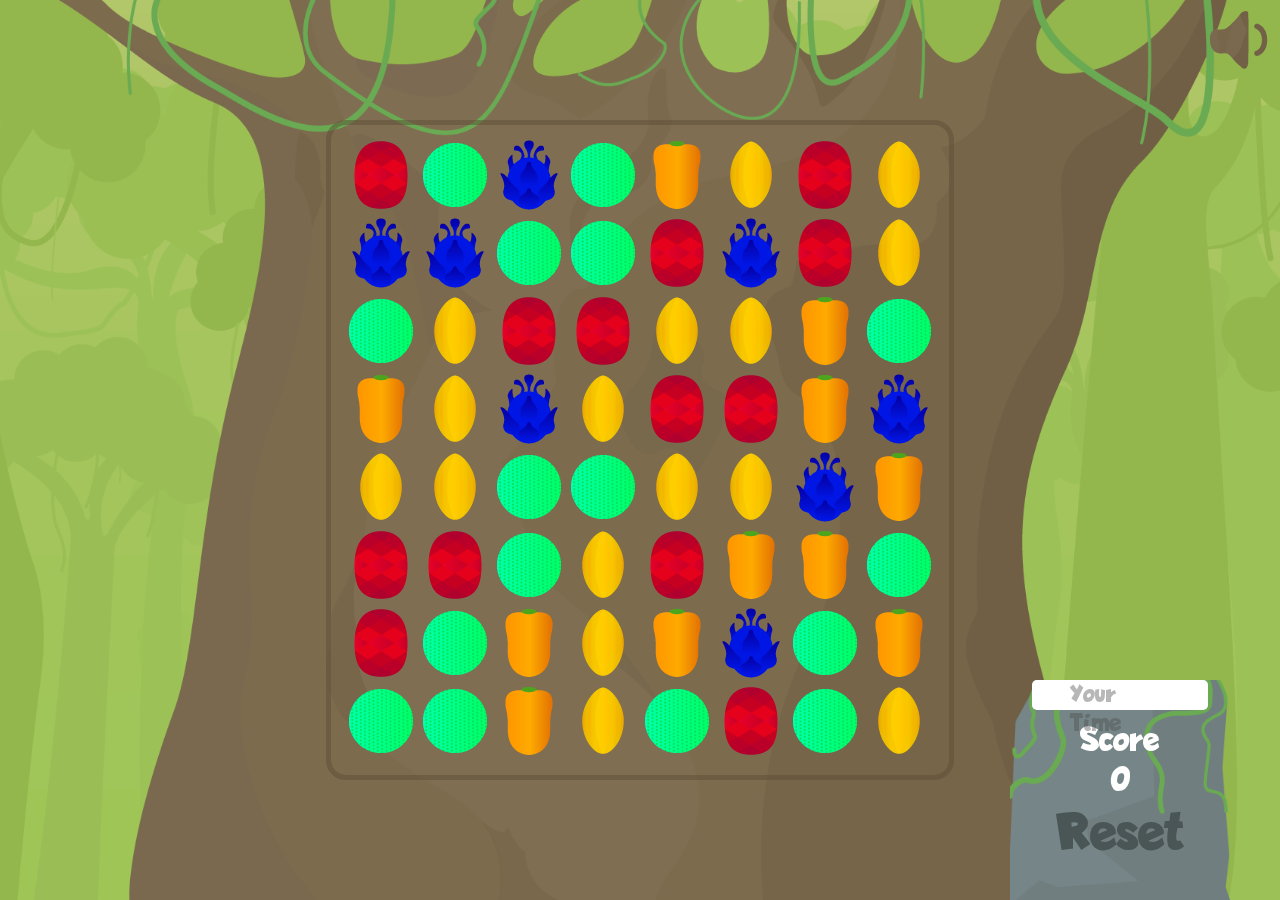
==== game.html @ 0fba243f "background changed,css changes" ====
<!DOCTYPE html>
<html>
<head>
<meta charset="utf-8">
<title>Candy Crush</title>
<!-- CSS prepojenie-->
<link rel="stylesheet" href="css/styleGame.css" type="text/css">
<!-- JS prepojenie-->
<script type="text/javascript" src="js/app.js"></script>
<!-- jQuery prepojenie-->
<script src="https://ajax.googleapis.com/ajax/libs/jquery/3.3.1/jquery.min.js"></script>
</head>
<body onload="start()">
  <div class="bkg1">
  
  <audio id="song">
	  <source src="jungle.mp3" type="audio/mp3">
	  Your browser does not support the audio element.
	</audio>
  <div id="leftBox"></div>

  <div id="centerBox">

      <div id="centerWrapper">

      	<div id="tableBox">

        <table>
        <tr>
          <td><img name="elm" id="elm0" src="img/empty.png" onclick="getPos(0, 0, this.id)"></td>
          <td><img name="elm" id="elm1" src="img/empty.png" onclick="getPos(0, 1, this.id)"></td>
          <td><img name="elm" id="elm2" src="img/empty.png" onclick="getPos(0, 2, this.id)"></td>
          <td><img name="elm" id="elm3" src="img/empty.png" onclick="getPos(0, 3, this.id)"></td>
          <td><img name="elm" id="elm4" src="img/empty.png" onclick="getPos(0, 4, this.id)"></td>
          <td><img name="elm" id="elm5" src="img/empty.png" onclick="getPos(0, 5, this.id)"></td>
          <td><img name="elm" id="elm6" src="img/empty.png" onclick="getPos(0, 6, this.id)"></td>
          <td><img name="elm" id="elm7" src="img/empty.png" onclick="getPos(0, 7, this.id)"></td>
        </tr>
        <tr>
          <td><img name="elm" id="elm8" src="img/empty.png" onclick="getPos(1, 0, this.id)"></td>
          <td><img name="elm" id="elm9" src="img/empty.png" onclick="getPos(1, 1, this.id)"></td>
          <td><img name="elm" id="elm10" src="img/empty.png" onclick="getPos(1, 2, this.id)"></td>
          <td><img name="elm" id="elm11" src="img/empty.png" onclick="getPos(1, 3, this.id)"></td>
          <td><img name="elm" id="elm12" src="img/empty.png" onclick="getPos(1, 4, this.id)"></td>
          <td><img name="elm" id="elm13" src="img/empty.png" onclick="getPos(1, 5, this.id)"></td>
          <td><img name="elm" id="elm14" src="img/empty.png" onclick="getPos(1, 6, this.id)"></td>
          <td><img name="elm" id="elm15" src="img/empty.png" onclick="getPos(1, 7, this.id)"></td>
        </tr>
        <tr>
          <td><img name="elm" id="elm16" src="img/empty.png" onclick="getPos(2, 0, this.id)"></td>
          <td><img name="elm" id="elm17" src="img/empty.png" onclick="getPos(2, 1, this.id)"></td>
          <td><img name="elm" id="elm18" src="img/empty.png" onclick="getPos(2, 2, this.id)"></td>
          <td><img name="elm" id="elm19" src="img/empty.png" onclick="getPos(2, 3, this.id)"></td>
          <td><img name="elm" id="elm20" src="img/empty.png" onclick="getPos(2, 4, this.id)"></td>
          <td><img name="elm" id="elm21" src="img/empty.png" onclick="getPos(2, 5, this.id)"></td>
          <td><img name="elm" id="elm22" src="img/empty.png" onclick="getPos(2, 6, this.id)"></td>
          <td><img name="elm" id="elm23" src="img/empty.png" onclick="getPos(2, 7, this.id)"></td>
        </tr>
        <tr>
          <td><img name="elm" id="elm24" src="img/empty.png" onclick="getPos(3, 0, this.id)"></td>
          <td><img name="elm" id="elm25" src="img/empty.png" onclick="getPos(3, 1, this.id)"></td>
          <td><img name="elm" id="elm26" src="img/empty.png" onclick="getPos(3, 2, this.id)"></td>
          <td><img name="elm" id="elm27" src="img/empty.png" onclick="getPos(3, 3, this.id)"></td>
          <td><img name="elm" id="elm28" src="img/empty.png" onclick="getPos(3, 4, this.id)"></td>
          <td><img name="elm" id="elm29" src="img/empty.png" onclick="getPos(3, 5, this.id)"></td>
          <td><img name="elm" id="elm30" src="img/empty.png" onclick="getPos(3, 6, this.id)"></td>
          <td><img name="elm" id="elm31" src="img/empty.png" onclick="getPos(3, 7, this.id)"></td>
        </tr>
        <tr>
          <td><img name="elm" id="elm32" src="img/empty.png" onclick="getPos(4, 0, this.id)"></td>
          <td><img name="elm" id="elm33" src="img/empty.png" onclick="getPos(4, 1, this.id)"></td>
          <td><img name="elm" id="elm34" src="img/empty.png" onclick="getPos(4, 2, this.id)"></td>
          <td><img name="elm" id="elm35" src="img/empty.png" onclick="getPos(4, 3, this.id)"></td>
          <td><img name="elm" id="elm36" src="img/empty.png" onclick="getPos(4, 4, this.id)"></td>
          <td><img name="elm" id="elm37" src="img/empty.png" onclick="getPos(4, 5, this.id)"></td>
          <td><img name="elm" id="elm38" src="img/empty.png" onclick="getPos(4, 6, this.id)"></td>
          <td><img name="elm" id="elm39" src="img/empty.png" onclick="getPos(4, 7, this.id)"></td>
        </tr>
        <tr>
          <td><img name="elm" id="elm40" src="img/empty.png" onclick="getPos(5, 0, this.id)"></td>
          <td><img name="elm" id="elm41" src="img/empty.png" onclick="getPos(5, 1, this.id)"></td>
          <td><img name="elm" id="elm42" src="img/empty.png" onclick="getPos(5, 2, this.id)"></td>
          <td><img name="elm" id="elm43" src="img/empty.png" onclick="getPos(5, 3, this.id)"></td>
          <td><img name="elm" id="elm44" src="img/empty.png" onclick="getPos(5, 4, this.id)"></td>
          <td><img name="elm" id="elm45" src="img/empty.png" onclick="getPos(5, 5, this.id)"></td>
          <td><img name="elm" id="elm46" src="img/empty.png" onclick="getPos(5, 6, this.id)"></td>
          <td><img name="elm" id="elm47" src="img/empty.png" onclick="getPos(5, 7, this.id)"></td>
        </tr>
        <tr>
          <td><img name="elm" id="elm48" src="img/empty.png" onclick="getPos(6, 0, this.id)"></td>
          <td><img name="elm" id="elm49" src="img/empty.png" onclick="getPos(6, 1, this.id)"></td>
          <td><img name="elm" id="elm50" src="img/empty.png" onclick="getPos(6, 2, this.id)"></td>
          <td><img name="elm" id="elm51" src="img/empty.png" onclick="getPos(6, 3, this.id)"></td>
          <td><img name="elm" id="elm52" src="img/empty.png" onclick="getPos(6, 4, this.id)"></td>
          <td><img name="elm" id="elm53" src="img/empty.png" onclick="getPos(6, 5, this.id)"></td>
          <td><img name="elm" id="elm54" src="img/empty.png" onclick="getPos(6, 6, this.id)"></td>
          <td><img name="elm" id="elm55" src="img/empty.png" onclick="getPos(6, 7, this.id)"></td>
        </tr>
        <tr>
          <td><img name="elm" id="elm56" src="img/empty.png" onclick="getPos(7, 0, this.id)"></td>
          <td><img name="elm" id="elm57" src="img/empty.png" onclick="getPos(7, 1, this.id)"></td>
          <td><img name="elm" id="elm58" src="img/empty.png" onclick="getPos(7, 2, this.id)"></td>
          <td><img name="elm" id="elm59" src="img/empty.png" onclick="getPos(7, 3, this.id)"></td>
          <td><img name="elm" id="elm60" src="img/empty.png" onclick="getPos(7, 4, this.id)"></td>
          <td><img name="elm" id="elm61" src="img/empty.png" onclick="getPos(7, 5, this.id)"></td>
          <td><img name="elm" id="elm62" src="img/empty.png" onclick="getPos(7, 6, this.id)"></td>
          <td><img name="elm" id="elm63" src="img/empty.png" onclick="getPos(7, 7, this.id)"></td>
        </tr>
      </table>

      </div>

  	</div>

      <div id="scoreBox">

        <div id="scoreHalf1"> <button name="button" id="soundButton" onclick="checkAudio()"></button> </div>

        <div id="scoreHalf2">
	
             <div id="scoreUI">
                    
                  <div id="progressWrapper">
                  
                   	<div id="progress"><span id="scoreTime">Your Time</span></div>
                    
                  </div>

				  <div class="scoreTitle">Score</div>
				  <div id="scoreMain"> 0 </div>

                  <button type="submit" id="resetButton" onclick="reset()">Reset</button>

          	 </div>

        </div>
        
        <div id="gameOverBkg" class="bkgBlur">
        
            <div id="gameOverMenu">
                 <div id="gameOverTitle">Game Over</div>
                 <!-- Rules content -->
                 <div id="gameOverContent">
                 <input type="text" class="nickname" name="nickname" placeholder="Enter your name">
                 <div id="scoreTitle">Your Score:</div>
                 <div id="gameOverScore"></div>
                 <button type="submit" id="replayButton" onclick="reset()">Play Again</button>
                 </div>
            </div>
      
      	</div>
    </div>
</div>

</body>
</html>
---- css/styleGame.css ----
@charset "utf-8";
/* CSS Document */

body,html {

margin:0;
overflow:hidden;  
width: 100%;
height: 100%;
background:url(../img/bkgJungle.png) center / cover no-repeat;

}

@font-face {
    font-family: Lapsus;
    src:url(../LapsusPro-Bold.otf);
}

@-webkit-keyframes Gradient {
	0% {
		background-position: 0% 50%
	}
	50% {
		background-position: 100% 50%
	}
	100% {
		background-position: 0% 50%
	}
}

@-moz-keyframes Gradient {
	0% {
		background-position: 0% 50%
	}
	50% {
		background-position: 100% 50%
	}
	100% {
		background-position: 0% 50%
	}
}

@keyframes Gradient {
	0% {
		background-position: 0% 50%
	}
	50% {
		background-position: 100% 50%
	}
	100% {
		background-position: 0% 50%
	}
}


.bkg1 {
	
margin:0;
width: 100%;
height: 100%;
background: url(../img/bkgForTable.png) center / contain no-repeat ;	
	
}

.bkg2 {

margin:0;
width: 100%;
height: 100%;
background: url(../img/bkgJungle.png) center / cover no-repeat ;	
	
}

#leftBox {

width:20%;
height:100%;
float:left;

}

#centerBox {

width:80%;
height:100%;
float:right;

}

#centerWrapper {

text-align:center;
width:75%;
height:100%;
float:left;

}

#tableBox {
	
width:100%;
height:100%;
text-align: center;	
display: flex;
justify-content: center;

}


table {

border-radius: 20px;
border:5px solid rgba(94, 77, 54, 0.5);
/*border-collapse: collapse;*/
width:60%;
height:60%;
align-self: center;
padding:12px;

}

td {
	
white-space: nowrap;
border-radius:20px;
/*border: 1px black solid ;*/
  
}

td:hover {

background-color:rgba(204,204,204,0.3);	
	
}

#scoreBox {

width:25%;
height:100%;
float:right;

}

#scoreHalf1 {

width:100%;
height:50%;
/*background:blue;*/

}

#scoreHalf2 {

width:100%;
height:50%;
/*background:blue;*/

}

#scoreTime {
	
position: absolute;
left: 0;
right: 0;
margin: auto;
width:100px;
/*border:1px solid blue;*/
font-size:25px;
font-family:Lapsus;
color:rgba(76, 76, 76, 0.4);
	
}

#scoreUI {
	
width:220px;
height:220px;
background:url(../img/scoreIMG.png) center / contain no-repeat;
position:fixed;
bottom:0;
right:0;
margin-right:50px;

}

#resetButton {
	
margin:auto;
display:block;	
cursor:pointer;	
font-family:Lapsus;
font-size:55px;
width:150px;
border: none;
background:none;
outline:none;
transition: all 0.7s;
color:#4A5656;
	
}

#resetButton:hover {
	
-webkit-transform: scale(1.2);
-ms-transform: scale(1.2);
transform: scale(1.2);
color:#3A4444;
	
}

#progressWrapper {
	
width: 80%;
height: 30px;
margin:auto;
background-color:#97A4A5;
border-radius:5px;

}

#progress {
	
background-color:rgba(255,255,255,1);
width:100%;
height:30px;
border-radius:5px;
  
}

.scoreTitle {

margin-top:10px;
font-family:Lapsus;
font-size:35px;
color:white;
text-align:center;	
	
}

#scoreMain {

width:80%;
/*border:1px solid red;*/
margin:auto;
display:block;	
margin-top:;
font-family:Lapsus;
font-size:35px;
color:white;
text-align:center;	
	
}


#soundButton {
	
float:Right;
height:80px;
width:80px;
background:url(../img/soundON.png);
border: none;
outline:none;
cursor:pointer;	
transition: all 0.7s;
	
}

#soundButton:hover {
	
-webkit-transform: scale(1.1);
-ms-transform: scale(1.1);
transform: scale(1.1);
background:url(../img/soundHover.png);
	
}

#gameOverBkg {

display: none; 
position: fixed;
left: 0;
top: 0;
width: 100%; 
height: 100%; 
overflow: auto; 
background-color: rgb(0,0,0); 
background-color: rgba(0,0,0,0.4);

}

#gameOverMenu {

/*border:1px solid red;*/
width:650px;
height:600px;
position: absolute;
margin: auto;
top: 0;
right: 0;
bottom: 0;
left: 0;
	
}

#gameOverTitle {
	
text-align:center;
vertical-align:middle;
font-family:Lapsus;
font-size:140px;
line-height:120px;
height:20%;
color:white;
-moz-animation: fadein 1s; /* Firefox */
-webkit-animation: fadein 1s; /* Safari and Chrome */
-o-animation: fadein 1s; /* Opera */
 
}
@keyframes fadein {
    from {
        opacity:0;
    }
    to {
        opacity:1;
    }
}
@-moz-keyframes fadein { /* Firefox */
    from {
        opacity:0;
    }
    to {
        opacity:1;
    }
}
@-webkit-keyframes fadein { /* Safari and Chrome */
    from {
        opacity:0;
    }
    to {
        opacity:1;
    }
}
@-o-keyframes fadein { /* Opera */
    from {
        opacity:0;
    }
    to {
        opacity: 1;
    }
}


#gameOverContent {
	
background-color: #fefefe;
width:100%;
height:80%;
margin: auto;
font-family:Lapsus;
-moz-animation: fadein 2s; /* Firefox */
-webkit-animation: fadein 2s; /* Safari and Chrome */
-o-animation: fadein 2s; /* Opera */
padding-top:40px;
border-radius:10px;
 
}
@keyframes fadein {
    from {
        opacity:0;
    }
    to {
        opacity:1;
    }
}
@-moz-keyframes fadein { /* Firefox */
    from {
        opacity:0;
    }
    to {
        opacity:1;
    }
}
@-webkit-keyframes fadein { /* Safari and Chrome */
    from {
        opacity:0;
    }
    to {
        opacity:1;
    }
}
@-o-keyframes fadein { /* Opera */
    from {
        opacity:0;
    }
    to {
        opacity: 1;
    }
}


#scoreTitle {
	
text-align:center;	
font-size:80px;
margin-top:40px;
	
}

#gameOverScore {
	
text-align:center;	
font-size:80px;
margin-top:10px;
	
}

.nickname {
	
display:block;
margin:0 auto;
font-family:Lapsus;
font-size: 25px;
outline: 0;
border-width: 0 0 2px;
border-color:rgba(204,204,204,0.2);
-transition: border-color 1s ease;
-moz-transition: border-color 0.4s ease;
 -o-transition: border-color 0.4s ease;
-ms-transition: border-color 0.4s ease;
transition: border-color 0.4s ease;    

}

.nickname:focus {
	
border-color:rgba(204,204,204,1);

}

.nickname:hover {
	
border-color:rgba(204,204,204,0.6);

}

::-webkit-input-placeholder { /* Chrome/Opera/Safari */
  opacity:0.35;
}
::-moz-placeholder { /* Firefox 19+ */
  opacity:0.35;
}
:-ms-input-placeholder { /* IE 10+ */
  opacity:0.35;
}
:-moz-placeholder { /* Firefox 18- */
  opacity:0.35;
}

#replayButton {
	
margin:auto;
display:block;	
cursor:pointer;	
font-family:Lapsus;
font-size:55px;
border: none;
background:none;
outline:none;
transition: all 0.7s;
color:#C1C1C1;
margin-top:50px;
	
}

#replayButton:hover {

-webkit-transform: scale(1.2);
-ms-transform: scale(1.2);
transform: scale(1.2);
color:#A5A5A5;
	
}
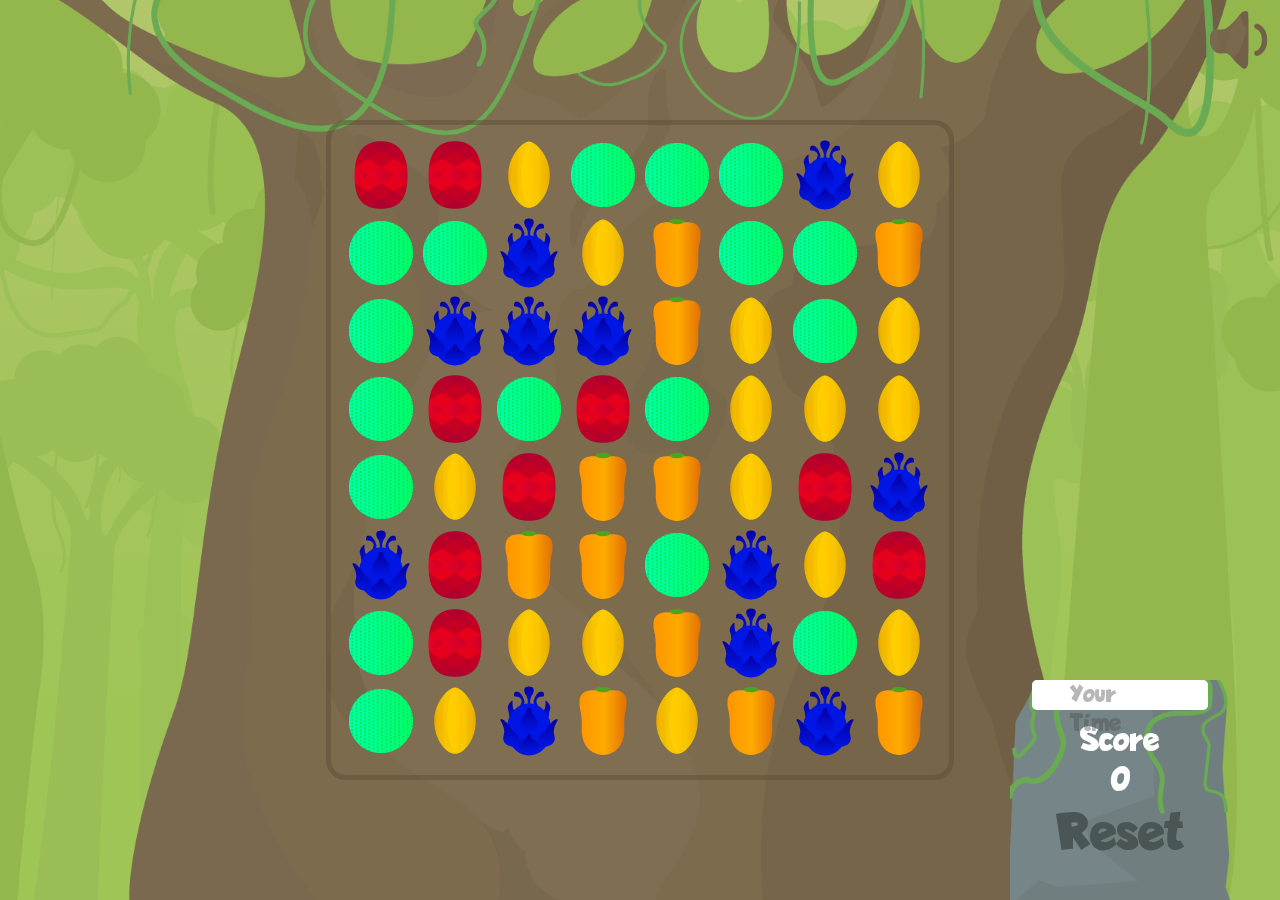
==== commit cc6cd1a7: "added scoreboard with localstorage" ====
--- a/game.html
+++ b/game.html
@@ -6,9 +6,10 @@
 <!-- CSS prepojenie-->
 <link rel="stylesheet" href="css/styleGame.css" type="text/css">
 <!-- JS prepojenie-->
+<script src="https://ajax.googleapis.com/ajax/libs/jquery/3.3.1/jquery.min.js"></script>
 <script type="text/javascript" src="js/app.js"></script>
 <!-- jQuery prepojenie-->
-<script src="https://ajax.googleapis.com/ajax/libs/jquery/3.3.1/jquery.min.js"></script>
+
 </head>
 <body onload="start()">
   <div class="bkg1">
@@ -141,7 +142,7 @@
                  <div id="gameOverTitle">Game Over</div>
                  <!-- Rules content -->
                  <div id="gameOverContent">
-                 <input type="text" class="nickname" name="nickname" placeholder="Enter your name">
+                 <input type="text" class="nickname" id="nickname" name="nickname" placeholder="Enter your name">
                  <div id="scoreTitle">Your Score:</div>
                  <div id="gameOverScore"></div>
                  <button type="submit" id="replayButton" onclick="reset()">Play Again</button>
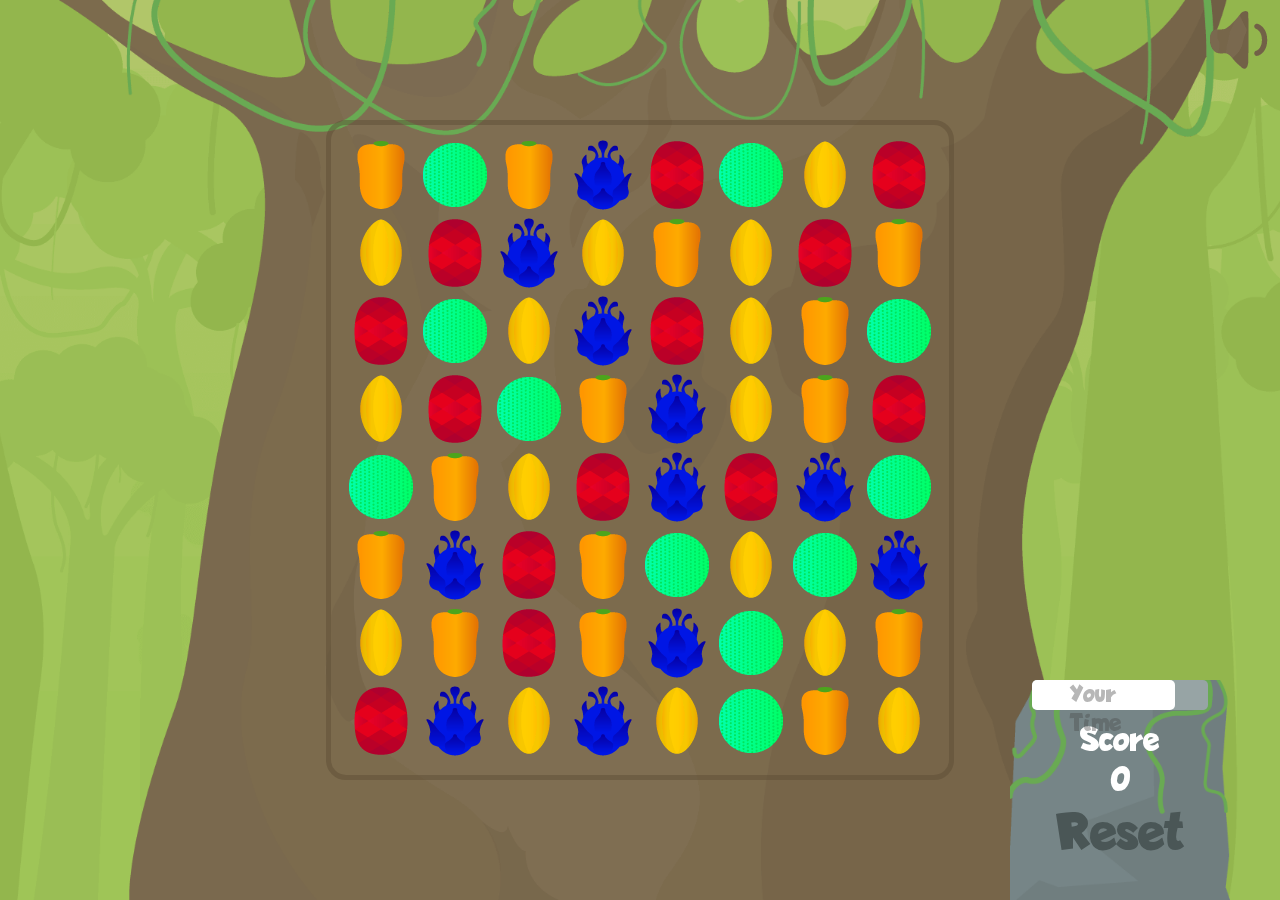
==== commit 4dd1ac22: "fixed reset,added favicon" ====
--- a/game.html
+++ b/game.html
@@ -5,11 +5,10 @@
 <title>Candy Crush</title>
 <!-- CSS prepojenie-->
 <link rel="stylesheet" href="css/styleGame.css" type="text/css">
+<!-- jQuery prepojenie-->
+<script src="https://ajax.googleapis.com/ajax/libs/jquery/3.3.1/jquery.min.js"></script>
 <!-- JS prepojenie-->
-<script src="https://ajax.googleapis.com/ajax/libs/jquery/3.3.1/jquery.min.js"></script>
 <script type="text/javascript" src="js/app.js"></script>
-<!-- jQuery prepojenie-->
-
 </head>
 <body onload="start()">
   <div class="bkg1">
@@ -145,7 +144,7 @@
                  <input type="text" class="nickname" id="nickname" name="nickname" placeholder="Enter your name">
                  <div id="scoreTitle">Your Score:</div>
                  <div id="gameOverScore"></div>
-                 <button type="submit" id="replayButton" onclick="reset()">Play Again</button>
+                 <button type="submit" id="replayButton" onclick="replay()">Play Again</button>
                  </div>
             </div>
       
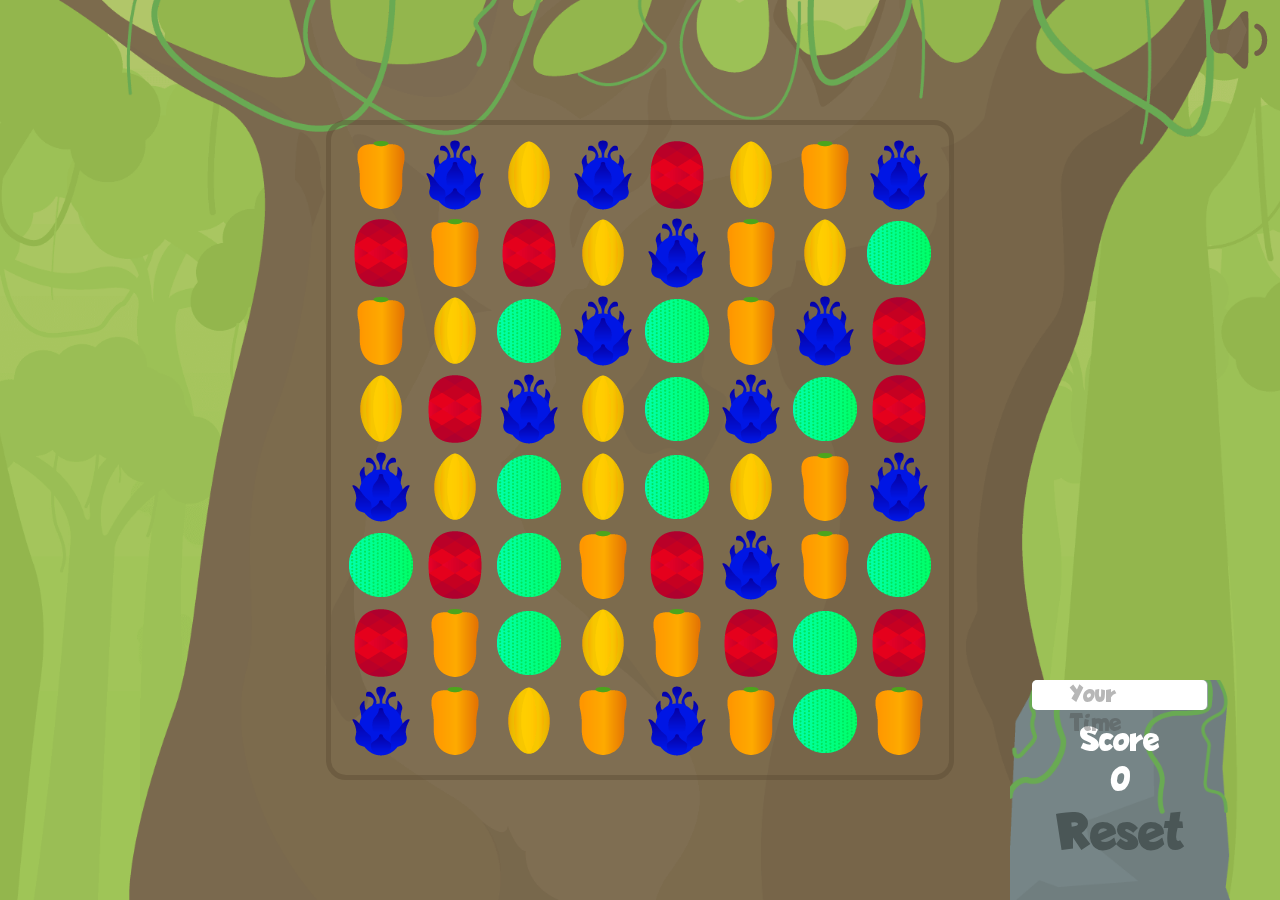
==== commit 5b0ff34d: "added sounds" ====
--- a/game.html
+++ b/game.html
@@ -12,11 +12,19 @@
 </head>
 <body onload="start()">
   <div class="bkg1">
-  
-  <audio id="song">
-	  <source src="jungle.mp3" type="audio/mp3">
-	  Your browser does not support the audio element.
-	</audio>
+    <!--<iframe src="jungle.mp3" allow="autoplay" id="audio" style="display: none"></iframe>-->
+    <audio id="merge">
+      <source src="merge.mp3" type="audio/mp3">
+      Your browser does not support the audio element.
+    </audio>
+    <audio id="error">
+      <source src="error.wav" type="audio/wav">
+      Your browser does not support the audio element.
+    </audio>
+    <audio id="song" autoplay loop>
+  	  <source src="jungle.mp3" type="audio/mp3">
+  	  Your browser does not support the audio element.
+  	</audio>
   <div id="leftBox"></div>
 
   <div id="centerBox">
@@ -117,13 +125,13 @@
         <div id="scoreHalf1"> <button name="button" id="soundButton" onclick="checkAudio()"></button> </div>
 
         <div id="scoreHalf2">
-	
+
              <div id="scoreUI">
-                    
+
                   <div id="progressWrapper">
-                  
+
                    	<div id="progress"><span id="scoreTime">Your Time</span></div>
-                    
+
                   </div>
 
 				  <div class="scoreTitle">Score</div>
@@ -134,9 +142,9 @@
           	 </div>
 
         </div>
-        
+
         <div id="gameOverBkg" class="bkgBlur">
-        
+
             <div id="gameOverMenu">
                  <div id="gameOverTitle">Game Over</div>
                  <!-- Rules content -->
@@ -147,7 +155,7 @@
                  <button type="submit" id="replayButton" onclick="replay()">Play Again</button>
                  </div>
             </div>
-      
+
       	</div>
     </div>
 </div>
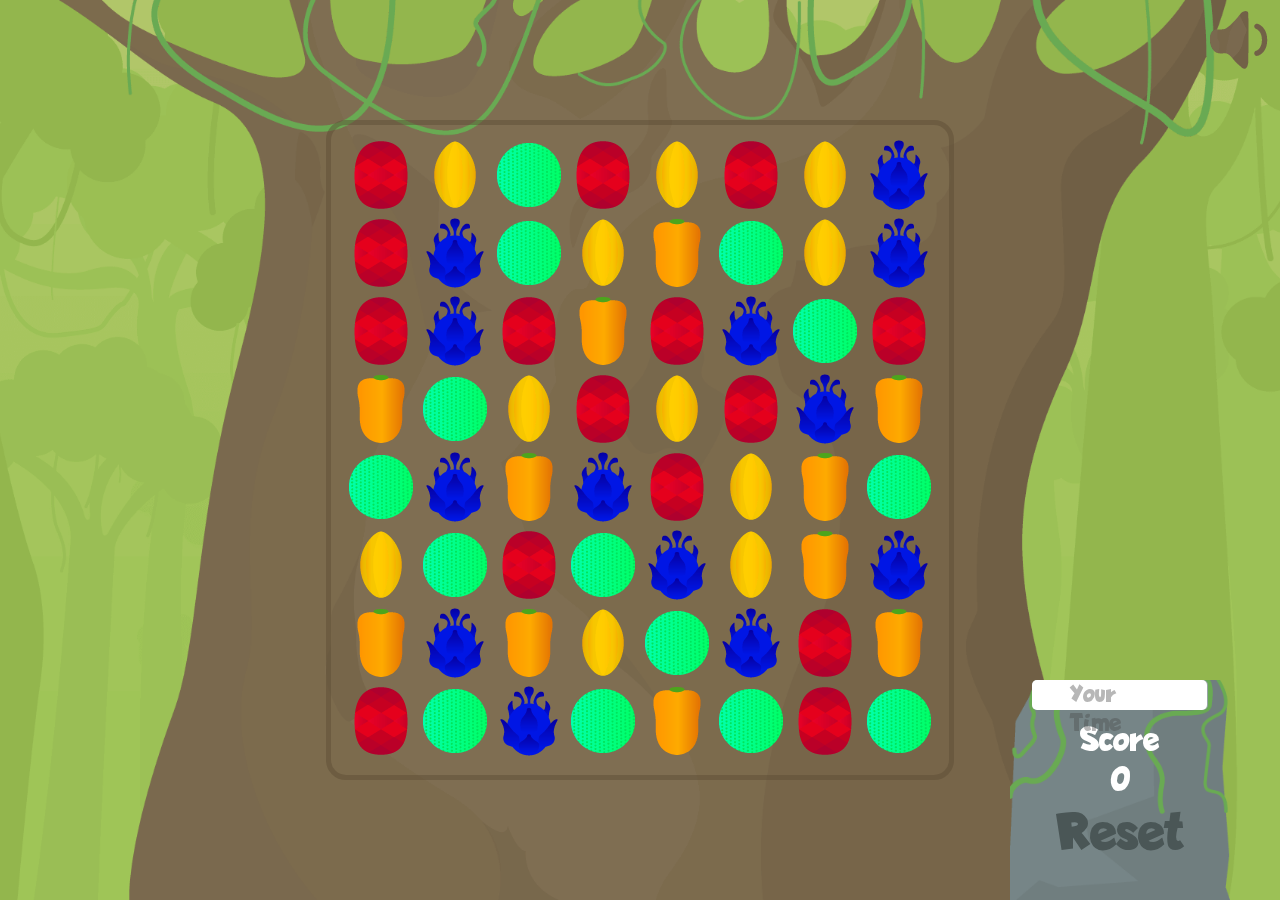
==== commit d0899215: "changed colors - modals,fonts,headings and added picture to rules" ====
--- a/game.html
+++ b/game.html
@@ -3,6 +3,8 @@
 <head>
 <meta charset="utf-8">
 <title>Candy Crush</title>
+<!-- Favicon -->
+<link rel="shortcut icon" type="image/png" href="img/favicon.png">
 <!-- CSS prepojenie-->
 <link rel="stylesheet" href="css/styleGame.css" type="text/css">
 <!-- jQuery prepojenie-->
--- a/css/styleGame.css
+++ b/css/styleGame.css
@@ -352,7 +352,7 @@
 
 #gameOverContent {
 	
-background-color: #fefefe;
+background-color: #A8C45C;
 width:100%;
 height:80%;
 margin: auto;
@@ -403,6 +403,7 @@
 text-align:center;	
 font-size:80px;
 margin-top:40px;
+color:white;
 	
 }
 
@@ -411,6 +412,7 @@
 text-align:center;	
 font-size:80px;
 margin-top:10px;
+color:white;
 	
 }
 
@@ -421,39 +423,45 @@
 font-family:Lapsus;
 font-size: 25px;
 outline: 0;
-border-width: 0 0 2px;
-border-color:rgba(204,204,204,0.2);
+border-width: 0 0 4px;
+border-color:rgba(255,255,255,0.4);
 -transition: border-color 1s ease;
 -moz-transition: border-color 0.4s ease;
  -o-transition: border-color 0.4s ease;
 -ms-transition: border-color 0.4s ease;
 transition: border-color 0.4s ease;    
+background:none;
+color:white;
 
 }
 
 .nickname:focus {
 	
-border-color:rgba(204,204,204,1);
+border-color:rgba(255,255,255,1);
 
 }
 
 .nickname:hover {
 	
-border-color:rgba(204,204,204,0.6);
+border-color:rgba(255,255,255,0.6);
 
 }
 
 ::-webkit-input-placeholder { /* Chrome/Opera/Safari */
-  opacity:0.35;
+  opacity:0.5;
+  color:#879B3E;
 }
 ::-moz-placeholder { /* Firefox 19+ */
-  opacity:0.35;
+  opacity:0.5;
+  color:#879B3E;
 }
 :-ms-input-placeholder { /* IE 10+ */
-  opacity:0.35;
+  opacity:0.5;
+  color:#879B3E;
 }
 :-moz-placeholder { /* Firefox 18- */
-  opacity:0.35;
+  opacity:0.5;
+  color:#879B3E;
 }
 
 #replayButton {
@@ -467,7 +475,7 @@
 background:none;
 outline:none;
 transition: all 0.7s;
-color:#C1C1C1;
+color:#879B3E;
 margin-top:50px;
 	
 }
@@ -477,7 +485,7 @@
 -webkit-transform: scale(1.2);
 -ms-transform: scale(1.2);
 transform: scale(1.2);
-color:#A5A5A5;
-	
-}
-
+color:#748431;
+	
+}
+
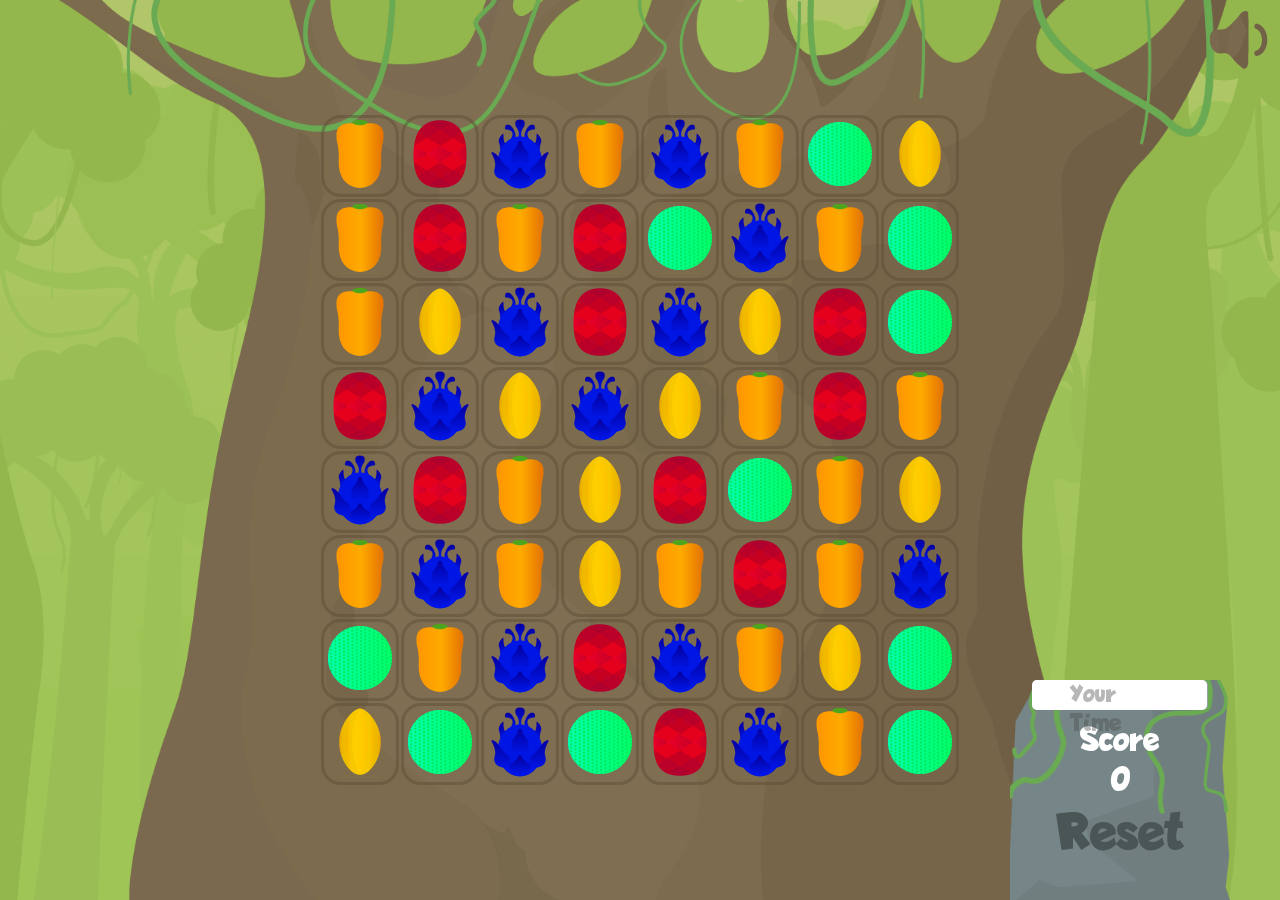
==== commit 2bc96404: "tutorial image changed,added name limit,css changes" ====
--- a/game.html
+++ b/game.html
@@ -151,7 +151,8 @@
                  <div id="gameOverTitle">Game Over</div>
                  <!-- Rules content -->
                  <div id="gameOverContent">
-                 <input type="text" class="nickname" id="nickname" name="nickname" placeholder="Enter your name">
+                 <input type="text" class="nickname" id="nickname" name="nickname" placeholder="Enter your name" maxlength="10">
+                 <div id="ErrorBox"></div>
                  <div id="scoreTitle">Your Score:</div>
                  <div id="gameOverScore"></div>
                  <button type="submit" id="replayButton" onclick="replay()">Play Again</button>
--- a/css/styleGame.css
+++ b/css/styleGame.css
@@ -110,7 +110,7 @@
 table {
 
 border-radius: 20px;
-border:5px solid rgba(94, 77, 54, 0.5);
+/*border:7px solid rgba(94, 77, 54, 0.5);*/
 /*border-collapse: collapse;*/
 width:60%;
 height:60%;
@@ -123,7 +123,7 @@
 	
 white-space: nowrap;
 border-radius:20px;
-/*border: 1px black solid ;*/
+border:3px solid rgba(94, 77, 54, 0.5);
   
 }
 
@@ -132,6 +132,13 @@
 background-color:rgba(204,204,204,0.3);	
 	
 }
+
+td:active {     
+
+background-color:#77c15b;
+
+}
+
 
 #scoreBox {
 
@@ -489,3 +496,20 @@
 	
 }
 
+
+#ErrorBox {
+	
+text-align:center;
+font-size: 25px;
+color:rgba(215,23,2,1);
+animation: blinker 2s linear infinite;
+	
+}
+
+@keyframes blinker {
+  50% {
+    opacity: 0;
+  }
+}
+
+
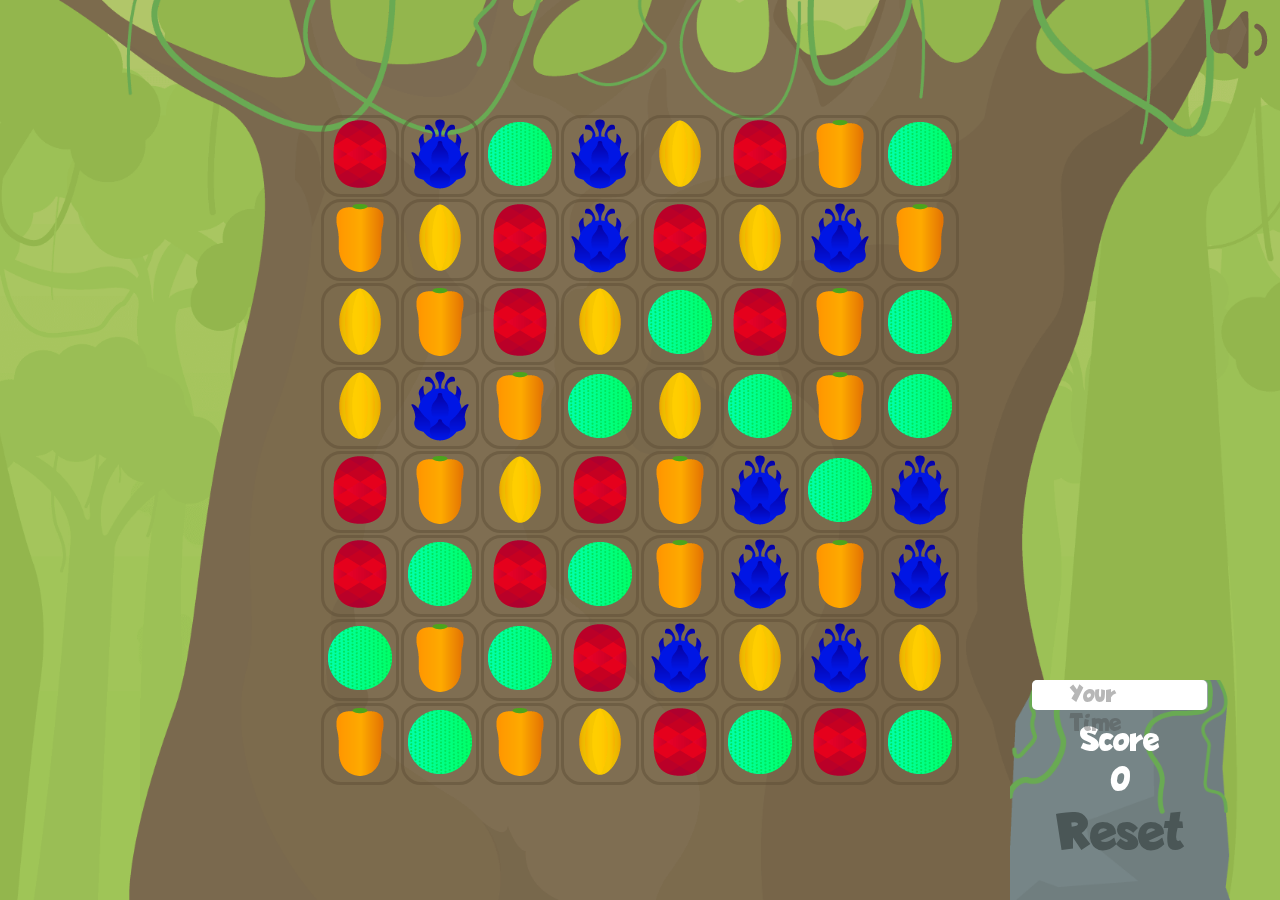
==== commit 21bda1b3: "added meta tags,footer" ====
--- a/game.html
+++ b/game.html
@@ -2,17 +2,23 @@
 <html>
 <head>
 <meta charset="utf-8">
-<title>Candy Crush</title>
+<!-- Meta Tags -->
+<meta name="description" content="Jungle Crush is match-three puzzle game">
+<meta name="keywords" content="jungle,crush,3 match,game,puzzle,candy">
+<meta name="author" content="Tomáš Varga,Daniel Lénárt,Adam Ivan,Ján Pavúk">
+<title>Jungle Crush</title>
 <!-- Favicon -->
 <link rel="shortcut icon" type="image/png" href="img/favicon.png">
-<!-- CSS prepojenie-->
+<!-- CSS -->
 <link rel="stylesheet" href="css/styleGame.css" type="text/css">
-<!-- jQuery prepojenie-->
+<!-- jQuery -->
 <script src="https://ajax.googleapis.com/ajax/libs/jquery/3.3.1/jquery.min.js"></script>
-<!-- JS prepojenie-->
+<!-- JS -->
 <script type="text/javascript" src="js/app.js"></script>
 </head>
 <body onload="start()">
+
+<!-- Audio sources for music and sounds -->
   <div class="bkg1">
     <!--<iframe src="jungle.mp3" allow="autoplay" id="audio" style="display: none"></iframe>-->
     <audio id="merge">
@@ -34,7 +40,7 @@
       <div id="centerWrapper">
 
       	<div id="tableBox">
-
+		<!-- Table with the symbols -->
         <table>
         <tr>
           <td><img name="elm" id="elm0" src="img/empty.png" onclick="getPos(0, 0, this.id)"></td>
@@ -127,7 +133,7 @@
         <div id="scoreHalf1"> <button name="button" id="soundButton" onclick="checkAudio()"></button> </div>
 
         <div id="scoreHalf2">
-
+	 	 <!-- Div for score title,score,time and reset button -->
              <div id="scoreUI">
 
                   <div id="progressWrapper">
@@ -144,14 +150,14 @@
           	 </div>
 
         </div>
-
+		<!-- Game over menu with title,input for name,score and replay button  -->
         <div id="gameOverBkg" class="bkgBlur">
 
             <div id="gameOverMenu">
                  <div id="gameOverTitle">Game Over</div>
                  <!-- Rules content -->
                  <div id="gameOverContent">
-                 <input type="text" class="nickname" id="nickname" name="nickname" placeholder="Enter your name" maxlength="10">
+                 <input type="text" class="nickname" id="nickname" name="nickname" placeholder="Enter your name" maxlength="8">
                  <div id="ErrorBox"></div>
                  <div id="scoreTitle">Your Score:</div>
                  <div id="gameOverScore"></div>
--- a/css/styleGame.css
+++ b/css/styleGame.css
@@ -359,7 +359,7 @@
 
 #gameOverContent {
 	
-background-color: #A8C45C;
+background-color: #A6BC57;
 width:100%;
 height:80%;
 margin: auto;
@@ -513,3 +513,14 @@
 }
 
 
+@media screen and (max-height: 768px) {
+ 
+table {
+	
+margin-top:55px;	
+	
+}
+ 
+}
+
+
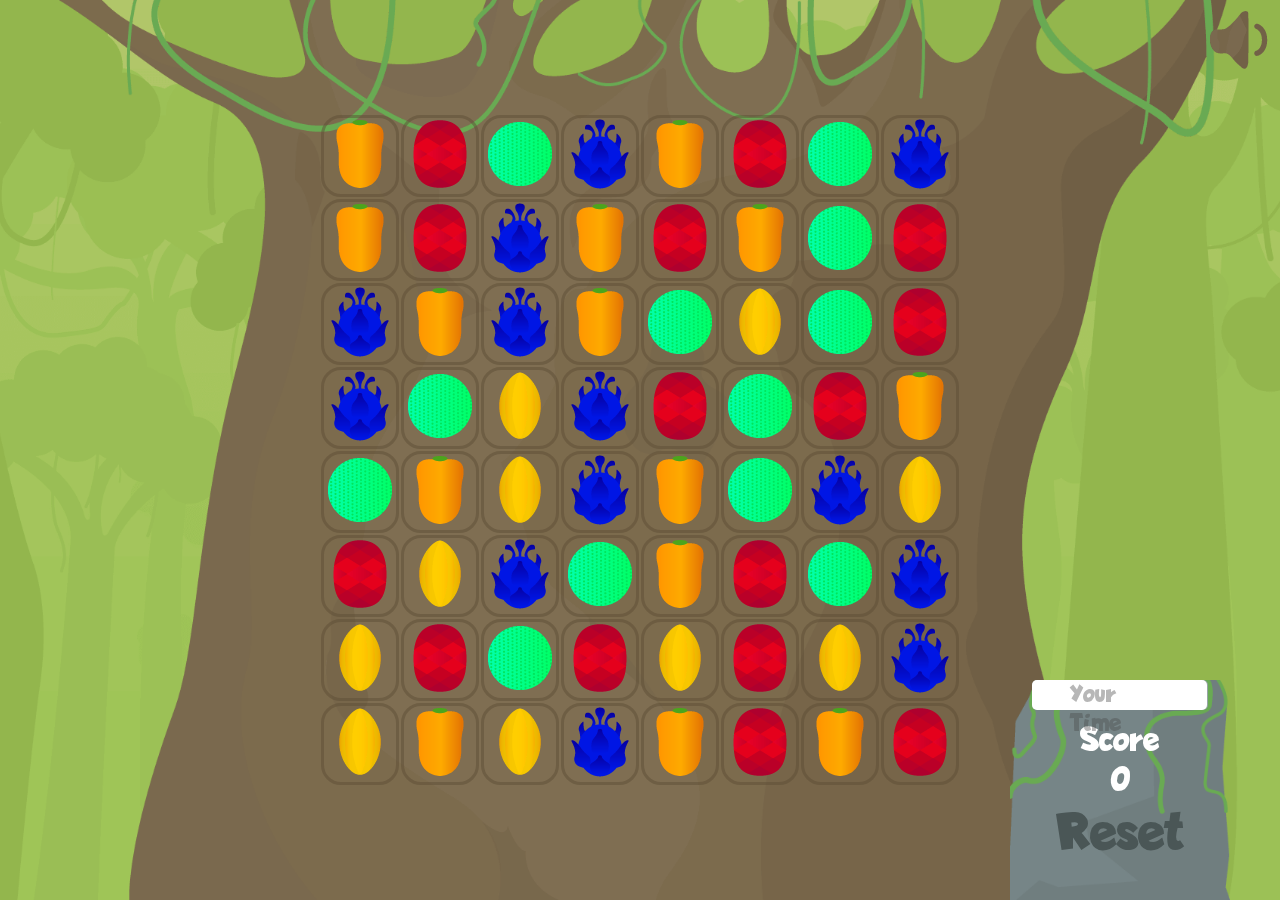
==== commit c0363998: "repair music" ====
--- a/game.html
+++ b/game.html
@@ -20,7 +20,7 @@
 
 <!-- Audio sources for music and sounds -->
   <div class="bkg1">
-    <!--<iframe src="jungle.mp3" allow="autoplay" id="audio" style="display: none"></iframe>-->
+    <iframe src="silence.mp3" allow="autoplay" id="audio" style="display: none"></iframe>
     <audio id="merge">
       <source src="merge.mp3" type="audio/mp3">
       Your browser does not support the audio element.
